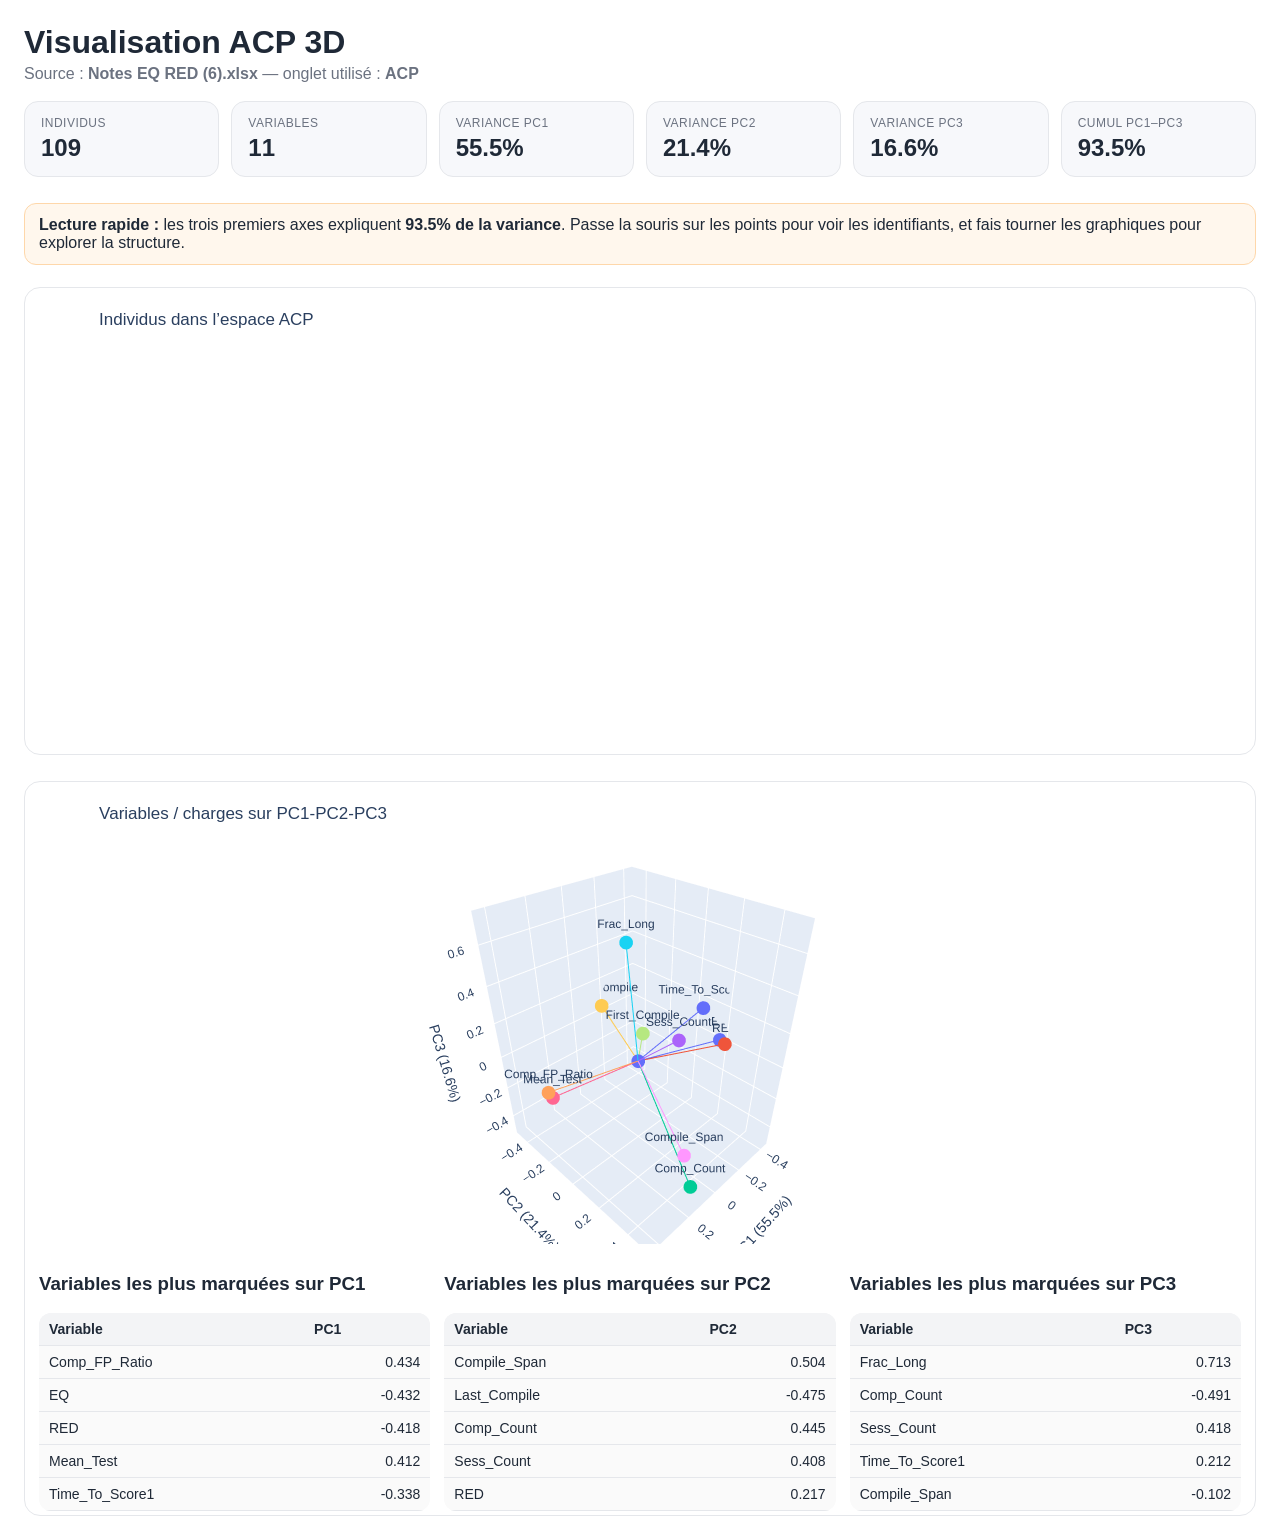
==== Tools/visualisation_acp_3d.html @ f0d5b65f "added ACP visualization" ====
<!DOCTYPE html>
<html lang="fr">
<head>
  <meta charset="utf-8">
  <title>Visualisation ACP — Notes EQ RED (6).xlsx</title>
  <script src="https://cdn.plot.ly/plotly-2.32.0.min.js"></script>
  <style>
    body {
      font-family: Inter, Arial, sans-serif;
      margin: 24px;
      color: #1f2937;
      background: #ffffff;
    }
    h1 { margin-bottom: 4px; }
    .subtle { color: #6b7280; margin-top: 0; }
    .cards {
      display: grid;
      grid-template-columns: repeat(auto-fit, minmax(160px, 1fr));
      gap: 12px;
      margin: 18px 0 26px;
    }
    .card {
      background: #f7f8fb;
      border: 1px solid #e5e7eb;
      border-radius: 14px;
      padding: 14px 16px;
    }
    .label { font-size: 12px; color: #6b7280; text-transform: uppercase; letter-spacing: .04em; }
    .value { font-size: 24px; font-weight: 700; margin-top: 4px; }
    .grid {
      display: grid;
      grid-template-columns: 1fr;
      gap: 26px;
    }
    .panel {
      border: 1px solid #e5e7eb;
      border-radius: 16px;
      padding: 12px 14px 4px;
    }
    .tables {
      display: grid;
      grid-template-columns: repeat(auto-fit, minmax(220px, 1fr));
      gap: 14px;
      margin-top: 10px;
    }
    table {
      width: 100%;
      border-collapse: collapse;
      font-size: 14px;
      background: #fafafa;
      border-radius: 12px;
      overflow: hidden;
    }
    th, td {
      padding: 8px 10px;
      border-bottom: 1px solid #e5e7eb;
    }
    th {
      background: #f3f4f6;
      text-align: left;
    }
    .note {
      background: #fff7ed;
      border: 1px solid #fed7aa;
      border-radius: 12px;
      padding: 12px 14px;
      margin: 18px 0 22px;
    }
  </style>
</head>
<body>
  <h1>Visualisation ACP 3D</h1>
  <p class="subtle">Source : <b>Notes EQ RED (6).xlsx</b> — onglet utilisé : <b>ACP</b></p>

  
<div class="cards">
  <div class="card"><div class="label">Individus</div><div class="value">109</div></div>
  <div class="card"><div class="label">Variables</div><div class="value">11</div></div>
  <div class="card"><div class="label">Variance PC1</div><div class="value">55.5%</div></div>
  <div class="card"><div class="label">Variance PC2</div><div class="value">21.4%</div></div>
  <div class="card"><div class="label">Variance PC3</div><div class="value">16.6%</div></div>
  <div class="card"><div class="label">Cumul PC1–PC3</div><div class="value">93.5%</div></div>
</div>


  <div class="note">
    <b>Lecture rapide :</b> les trois premiers axes expliquent <b>93.5% de la variance</b>.
    Passe la souris sur les points pour voir les identifiants, et fais tourner les graphiques pour explorer la structure.
  </div>

  <div class="grid">
    <div class="panel">
      <div>                            <div id="16dde5df-466f-4de5-86d1-9fe91eab28d1" class="plotly-graph-div" style="height:100%; width:100%;"></div>            <script type="text/javascript">                window.PLOTLYENV=window.PLOTLYENV || {};                                if (document.getElementById("16dde5df-466f-4de5-86d1-9fe91eab28d1")) {                    Plotly.newPlot(                        "16dde5df-466f-4de5-86d1-9fe91eab28d1",                        [{"customdata":[["351cff49ce968bd6bb542470c3004131a5042932b5f2cb0e7ea8492770b77485",2.3225172587399645],["cef23c3f251969f778435219b38afa60f2e41b3927e82fa6d43de8c59f93f883",2.655871856732173],["c547e37e3c5d2add9a3cb5fdeecfbc779e0ee9d6a7dbb489c799cc94e7b9abd2",2.7024228069667413],["098d08de95d38eeec0842ad11e1e98d03c5afff456588f8ec0e9b2842aae39a3",3.0735214629706102],["b2c90b16a2864cf16993f00192cdb13ee656ac6cd53f745acd473a25224cd05d",4.947427619022537],["6a91389bf293538f8bfd1747ffc38730176f9e72e8ed7004fabc8cd25e69df6b",2.505952477445053],["93a7aef5296e288f3a39f8c1c0dcb8935c9657f5c87378408e5d1910444e7c70",2.6401421747356713],["76b0bf253c0d17b6f275cc641729eda42ebed851893da32c132515023ab1e4e1",1.191200565909033],["9323ada035535298a0de65f40698a45122446c861947978f1be17123ecf09a53",4.286588123258053],["bd41cbdc04707f80b319802470a1871b99d36766f9d020cc0f9a569a4d1bb54b",3.2501994862686505],["5c075290e921279538ad0cbf9786e8855bd2c7f97a066c94d059d313cb34273b",2.7609468665466927],["d9381190f981d16a88149206249465bb181ce58d6359562dea944f4d477363e3",2.338140677159525],["48f565383f47c6752893810686bd0c5f07fef08e34bc22a3f398d3b8c8db7c43",2.8410799625089753],["ca1b7797566e850c3e583a2fbda610a51d5504ca9b0d611a0a3e2770c912d52d",1.0260271070507834],["bee686e3fcc9f3886386d09a5bbd6f4779d852c8bb282b0b6185be70704d9207",3.18194324430465],["950ed53de307960251af3e387e595945da87494d2d2edf58b103f58f4ccfef78",3.1968811313610024],["7ce2ef889fd3931ddf910c65e58e6b626f658d713486152c54f9f8a0e6f37375",3.2046590490086464],["109c6e9ad83923fec425f5948621a620bad8efb25d507dbead8bcfa627bc55e6",2.8541261634589667],["e3d00c0bcfea6e4a68c5c4842d0bedac5e761cfa5be62ec60aae839f44a7f555",2.702395726910661],["091dc109aa58c7a670f4b61bc23df548fec73c05c7582dfb7c51f3a925d3618f",3.9119210239186835],["7854ad4022596904b137ebbb044e0bbbd2f590b0dac7f5a46d9991f3c049d647",4.38356715090644],["95e604186e18386f749a6d26e0868477c65803267b7c4d7bf606f77b8bbe1da4",2.2611960743440624],["fcf731e2be9a1377e7aed9c84be49e59ff2b3595fd86235d37d58011462b8fcf",4.215230408050431],["d981675479ab443031cba32f40c3dca9e031547c59346a4c0ea7c624c054d936",1.843201892062831],["ad1624c5c3a02a3a3b3dcb044b912998b64ca2e7cd54abe79476f86a41a3234b",3.5471779591862878],["8c496c831c776415f7491e6de8457bb88c62eefeff270c8e0dbec39b78b9413d",2.2260868958378515],["5e8589d4cd67c4b88f84e378d72875ccd07de5c9e20cc666bbf217de9d3567b4",2.876224873810461],["5d60fc4768a0d01e3d533d2d5353bdffb58877bc2971bc7053a54071fa4c2f49",2.094454163419911],["8630de5bd303be8b63ba99b787f0f5ed4422765c8917b234cb8a2af6b762ca1d",2.8866778221315244],["88faa9b4e525ea83f6efab60ae88469da5222f0b0f52c16c3af4e4763baa1daf",2.448539403138737],["fa7805c1d46ef49851de43750a665a993eef750b560159967106d3b96821759c",0.7516878441554047],["080e819b7f2ec7fdf5df10abc0092a6ae39db49584244ea555a9ce18c8d57c53",3.129124867335754],["effa5fafd71a87510e477792561dc4c6a0d7a624d93f5ee78db77ac7c2a41d63",2.801427582629078],["eefcecf5c7183df8d369a35df238dd9fd990564264dcadc7bafacbafbef888ac",4.880869379038431],["23d73ca299f02110f10fe0b18902fd2ea5ad124d3a061f110083353b3899c369",1.4981959988419404],["753b3dfbf00b265816877af61db67c39ee3fae2b4e0a7b8f387b5163ff85b1bc",3.6902717496971684],["bd7739509fa70c858197ea24926c2c696b797f60240eac8fe389b1d67ce663be",4.013107722955116],["cf13a4b65841c7dceb8412708517c5be0cdedb328ac511655c4a95ee813d548b",2.8913830684497683],["53b87d41de61b0eb5ef6562222f1f3bcd5b5ce1da053e57f47b6ed23d7aa8502",4.3264843528080625],["d24b87329bb09b449a89676a4e96858c289cdfad521c03fb9ce166a83aceb603",1.9751509437096193],["0973288c77f97c9245c444f90526bc6137bc40b48200197fd5bb6134f618f165",2.5264768691715744],["9181e670a018653889d5263448f199379588274b90c51348445093423b56396b",2.569535253048496],["0ff8e00eabc873cbfaa0832c3aa0e4a4b03e6f72593a71ecf7e5b2e4d0c82e06",3.0366812778880825],["fe48d6db483ac4bd61b017d826272e803a5ba40fca9dcc14ce181a1331e1fa18",4.02826040523549],["c8d01afd1e4a742fb48896441f92f6f4f1c21f02b0059b58f21e1c6efb099eb2",2.246811939125747],["d3f0d126711eb978e948a2cbeb9c2b2b0ffa79541fe717c41575d91f5e21aa61",2.8503431739413414],["f8461dec16e4e6cc62d1cadd424373bdf634bdc01764d3df74cd9fff9658baff",2.571464845312298],["4557b3c2bc31d36048e3c48befc7212d35b7d0d885d3d1f102c9060238b5090a",1.527824076588008],["33d11b837cec96010145671e6661210fd68f3004627f8929038256ca7a8d8ebf",1.7156757438204924],["60dc13afd9db46855db7cb4b46b2429c473ae61d93c867bb13914cc0ee137a78",1.8856180517633998],["0685c8001a43b03e0a155e1afa0c7bec2f4e82d24f7ce4843b25a441c45dd335",4.090885599641599],["6d7f68c6bb26c8342bf3a3e21bb30c4a24aa6ccd9d3319af32684e6641052dcd",2.227773371728821],["6b6e8c7036722d03a34126403e7106d3512a2d4b72bcd8bde651614e8ad42d7b",2.265454992285876],["aeff5cdc8c731a2b16beb6f260aeeca455401bc2ddb229aa87a464475f95b1ca",4.761595463591695],["69ea8e8a316c3f982db0286a71ca33c251b858994e27bb848e628967df9d15f9",5.531272876016966],["a000fa4903a3a8290435e1735ea6773bf2f2a14d1b5e564b6ab0e060b8e38688",2.2521901771888624],["89b998636f98304acf1f5a475b5fad130ac8020d521969a48412173d2ac0971f",2.6363578292379053],["23e416c6f9deb987ac8f8f136e8551133ba63c734122e2f82eaeec72b03bad9e",2.4111900579498085],["349cf265b30475874348c4e1b4520dc39d2668fe73f446cde11ed834aef06f6d",1.6716773225168189],["48002b47ecdcaeb4828400130c7d77959319f9ae612dfbd03a91f7422c093ac7",2.3331044720882086],["f837bce807410ac6f8b52fcee81a1ffaa2d7f77755861f2e6f2b482bff0f6fe9",4.651142337998806],["d87811d4a1e9ba86c382fda19de6f7d1ad04b42f8c0dceeb81cd7cafc1008ed8",1.6127327193267333],["95944dae06f4e15b8e63e41064092bc51db9f568df5abcdb866112b0a58a759a",3.8837307372741483],["ea47fdcc277117bd663900f36ab09bad41ea1af083ccbc63647b5838e1056ebc",2.952249823157417],["bfe01fd74f4a333b18002bc2d02ce800bee2e244cc59a5156ca3fcc5a0cdce00",2.4710725091791623],["345dad5114b3cd453211fb2463b2677b927fb8bed5528f041e0451dfd0f2dca2",1.9021609165814548],["22d436278c2d2678362e2b3102b5bfa9227eecad30f599801b730e0cc7acd1c6",3.8756812738218036],["2a9dda5adde456cb4c1ec3735fde1d4591c3b0780ef3d82b8c7fed613382e82f",1.7705071254849556],["aa3e744d9ea1bfef5bac5c29b695be41bbe453b6bf59bb5ff04d04fe3ddb9b7e",2.443040046164205],["e4380b18857e28837873b807b4ee2bee2e199a3536f56fb56fb5949de4c17a77",3.023719409664362],["cbdbb864a7b15c5903aa09adff018a3d184f25c250b86926a5bc3fd9d9169037",2.6351304841939043],["4082ac64b81101cbebcabd3b8b597bf7966896898674d507e118e3c0367ac800",4.989384729079428],["f1adcb66d665ecba393da1490aca01e322bebd658ae2ef41aadee9ec7106def2",3.244328954250324],["7026047c5e9f18234ed92d0bc1518a2a4944fc2a9a0bb90628e20b2d93e7f9ae",1.3721822076929142],["c38594bec27d288cfe5bd031cde0cff4c46de188336f74ff3f79854c88c65b00",1.987848280988265],["4d1ccd3b1393438168aeac88ee6d753d95c33c77fcc46afa13a5415a265323c2",1.439321578598056],["de14d69ecb05cea275dcf6a7cb707626315f3e81931958d7d7b15131368cf4d6",2.2978697803550574],["f421319a6d338f4c75d9ce493c2ab35aa31da5115a045fb9149446903d5f1141",1.3125363344288796],["db2e162c7c1734ed5a58abc1706b9efbbdadbd2ba5f77bea6911a1aabd5e0831",4.281948347351472],["570df8c7a9f77bb2889ba29eb35271e4e2340fd1709d075882800ac637643e15",4.845243592653005],["cec0a384f41fb2446aff0043657c7e32479dd58e701084dde0bcc28f161aa2b1",2.157270460883614],["2f002333e3ee078069a370adede771895a413b747a8039cfe1f8b6d5f579fcc5",2.0836224621195174],["125ae2e6409e498cf96017e4f7168a1612ea2f181a0ea99530cfafb7b3a64807",1.0696045329751553],["a35833a67176bfc8c1457633e2e41ffb5e4bf6aac7127377e8b9881caf1cf52e",3.023708156294354],["6dd7cb5359f54edb9eb0becd33d19118d3e93e266ef7644cf7b9ad2b9ed1262d",2.240338058712122],["f8dac969c272aabb2ba0adebac1b711f0f174a8288053069be5391c65bb027c3",2.0438993721954613],["453482ae02a485dd6eda2426eae4181835e1451a36229f550d4efb9d8a7a9470",2.75909572682881],["275839578ec60b5084d5e18fccb01310e9f1b78293cad00bec043945e0f3e629",2.9497275999783437],["73da0df025bd69a83446ff2c9628a7f2f1ff34bff9e343059e17e4d31a6218d3",4.314742443883412],["438f91a3a02080977006d5b4ee2c29f6e0d0b58e848dc92712f3982a1449f481",2.6288560007185633],["b2739ffce4a91e9880373035f1a135a3772577ebe8a9e985482de17ccedccefd",2.4118322287706913],["322817f4854f2f71b85db9d2e7c04e4a44c91ea866c689f277a658abc7d22b12",2.4841271137824252],["8dd7d47134248a03ffb88fe97e5ab8501d976a5d539ff01c30727b79ede1424f",3.094631883788765],["40c1d250c97702986524dae1c4014dbac4abddab4fbfd395737f4e2fe64a247d",2.408699889749032],["d46637522853433efdf1806e2e5336c312d5ba0ff0a32b80468e96b8abf11c04",2.1593472404486036],["bb0c30cc3cd79a7b954b6a58338b43ab5c258562b868a12e26fa432eed432da9",3.340819818735964],["fcc829e7dd1db87335c46064982f06853c8a5c39399202b284952458b04f0d5d",1.2958428882939474],["7018f9f84b61c5801779302689a34fef5b2e9d95f52479d9ef486efda2e55c21",3.3447031005039896],["86d73054aa9c80dbfbfce326489454f67087052ce0720f75ec87b849d851ce2b",2.564202263033281],["8535ef1089f557f019e2fa787114fa1819dadf2106ea8f0b82f86e57f914ea2d",1.1064334521714354],["3d85bc081b5cbae4e23792cd67c1c0fd9af811e86418a20d777c3fbe812ba910",3.0670692759670426],["a1a57315af0421443e73ff39f4cc4afaabfb05e5c435fafd3504fd91ab223453",4.791113770991981],["aff3f9448ca917cc6f9b0fa8f92a2dadcee4f890337259421ce866e71ff22c49",1.0806834619739492],["78cb6709ef3e4aa9ec5148bce49e841e9a6257b64dff512fdffde18f1e1fcd14",2.5527867467424694],["519b74a02a32927ee8af772a01038d36736eb2aaeb604f8a15719710d72ccc04",2.7787535603072113],["6b689d246c11ea35bf66a151aa4d7d83d1e1b11f9f3a3876c5d609048ea310f8",0.7043567274733734],["155464e7a35faffd6b3b4f2e6b757098204e8a24221641b58ee8156acfd2e1fc",1.453370142953611],["a1437f4d7c5982c950cc3bb1cfab162aa1470eb7263b45d865b404015088558b",2.7792903693103033],["4225b96eae6636e51ed4b87746263b9e5d0e927d67326324fbf1544230fa6fb8",1.7931410213825907]],"hovertemplate":"\u003cb\u003e%{hovertext}\u003c\u002fb\u003e\u003cbr\u003e\u003cbr\u003ePC1=%{x:.3f}\u003cbr\u003ePC2=%{y:.3f}\u003cbr\u003ePC3=%{z:.3f}\u003cbr\u003eSubjectID=%{customdata[0]}\u003cbr\u003eDistance=%{marker.color:.3f}\u003cextra\u003e\u003c\u002fextra\u003e","hovertext":["351cff49ce…","cef23c3f25…","c547e37e3c…","098d08de95…","b2c90b16a2…","6a91389bf2…","93a7aef529…","76b0bf253c…","9323ada035…","bd41cbdc04…","5c075290e9…","d9381190f9…","48f565383f…","ca1b779756…","bee686e3fc…","950ed53de3…","7ce2ef889f…","109c6e9ad8…","e3d00c0bcf…","091dc109aa…","7854ad4022…","95e604186e…","fcf731e2be…","d981675479…","ad1624c5c3…","8c496c831c…","5e8589d4cd…","5d60fc4768…","8630de5bd3…","88faa9b4e5…","fa7805c1d4…","080e819b7f…","effa5fafd7…","eefcecf5c7…","23d73ca299…","753b3dfbf0…","bd7739509f…","cf13a4b658…","53b87d41de…","d24b87329b…","0973288c77…","9181e670a0…","0ff8e00eab…","fe48d6db48…","c8d01afd1e…","d3f0d12671…","f8461dec16…","4557b3c2bc…","33d11b837c…","60dc13afd9…","0685c8001a…","6d7f68c6bb…","6b6e8c7036…","aeff5cdc8c…","69ea8e8a31…","a000fa4903…","89b998636f…","23e416c6f9…","349cf265b3…","48002b47ec…","f837bce807…","d87811d4a1…","95944dae06…","ea47fdcc27…","bfe01fd74f…","345dad5114…","22d436278c…","2a9dda5add…","aa3e744d9e…","e4380b1885…","cbdbb864a7…","4082ac64b8…","f1adcb66d6…","7026047c5e…","c38594bec2…","4d1ccd3b13…","de14d69ecb…","f421319a6d…","db2e162c7c…","570df8c7a9…","cec0a384f4…","2f002333e3…","125ae2e640…","a35833a671…","6dd7cb5359…","f8dac969c2…","453482ae02…","275839578e…","73da0df025…","438f91a3a0…","b2739ffce4…","322817f485…","8dd7d47134…","40c1d250c9…","d466375228…","bb0c30cc3c…","fcc829e7dd…","7018f9f84b…","86d73054aa…","8535ef1089…","3d85bc081b…","a1a57315af…","aff3f9448c…","78cb6709ef…","519b74a02a…","6b689d246c…","155464e7a3…","a1437f4d7c…","4225b96eae…"],"legendgroup":"","marker":{"color":{"dtype":"f8","bdata":"QXi17YOUAkB5QHi+OT8FQOkXP9mPngVATxq4a5KWCECjHTx3KsoTQEin\u002f88wDARAfj1K3AIfBUBV5RhTKA\u002fzP+xCY1t3JRFAtP+XlmgACkBofo5PaxYGQJbHbhmDtAJAKmCiIYi6BkBQe1lmm2rwPwQi4KiedAlA7igjajaTCUCulJJIJKMJQLW2FRlA1QZAlXOfpoGeBUDoH\u002fI\u002fnUsPQCvaw9PFiBFA7jWp9+0WAkCwuS5cZdwQQOdcZUTBff0\u002fhWB+1p5gDED+a32lBs8BQEipxy+CAgdAYOA2L3HBAECwJcGK6hcHQPyVm9OblgNAuFduqtMN6D+PdVKecggJQKkITN1SaQZAUhJcnwKGE0ATYyBenPj3P5Jq8jGthQ1ARKtlHGwNEEBdmTlyjSEHQIzdB+pRThFAdVc+4Dea\u002fz8AijmBOTYEQFgZrn9ojgRACT3HjR9LCEBVCLFL8BwQQJx1tol4+QFAo6PTuIDNBkCucCspXJIEQFHKr6j3cfg\u002f6P2jaGhz+z\u002f4IpHVfSv+P1SNWB0RXRBArMxz2HrSAUATbPPdph8CQBaiY67fCxNAm\u002fou\u002fwUgFkBaMJtIfAQCQPgKCcZCFwVAna1aAx5KA0AWy1q4ML\u002f6P18pbq0yqgJAwPuaDsWaEkDTKOvSwM35P95\u002fuGvhEQ9AwqnAJzWeB0DYwOepwcQDQNElB0lAb\u002f4\u002fLkYGL2UBD0CGr5RH\u002f1P8P6y\u002faJRYiwNAlk9GzZMwCECXcZJKvxQFQFs7OkUh9RNAp8QfvWL0CUA5G6NUdfT1PxcSxP85zv8\u002fhxdIEHYH9z\u002fAuyiNCWICQKvwchkmAPU\u002friRMEbcgEUCPZE6Jh2ETQMv58AMXQgFAVx3gQEKrAECfgYykGR3xPy923+aNMAhAtzgxXDbsAUDPJ\u002f\u002fp51kAQM4aysegEgZA3B+wyAqZB0DJkdzXS0IRQC\u002fWp6flBwVAPxIQsm5LA0BKa0YJft8DQMFAcFzOwQhApM6icgRFA0AQepPYV0YBQJxlur3\u002fuQpAgaCfwMW79D+b9Puy88EKQAF14Hl8gwRAWG1EkPOz8T8\u002fwtadW4kIQJxNd7oZKhNARxnovXpK8T9\u002fXjd1G2wEQOZNiSXjOgZANeemHheK5j9nfw8NAUH3P0E00pb8OwZAqkS\u002fo7Sw\u002fD8="},"coloraxis":"coloraxis","symbol":"circle","size":5},"mode":"markers","name":"","scene":"scene","showlegend":false,"x":{"dtype":"f8","bdata":"Ss\u002f0EmOZnr\u002fWARB39WryP\u002foLPWL0\u002fAHACtY4m46A+D+xwcJJmp8NQEEpWrkXOAJAi8HDtG9u5j9Lk1LQ7SXgP275SEp6uA\u002fAKNcUyOws4r8vF\u002fGdmHX9Pzkn9tA+Vsy\u002fMdP2r6y05L\u002fQJodPOpG8v3aIf9jSI\u002f8\u002fsiyY+KNoAkBVppiDoOMHQCmYMQVr3ABArz+Jz50gBUCCjla1pGMMQHke3J21OwvAJa\u002fOMSB7ub\u002fQfqSIDAsQwHALluoCXv2\u002fgCctXFYhCUBubeF5qdj9P\u002fhUTntKDgZAGLX7VYCv8z9gyVUsfhP5v8oxWdx\u002fZNc\u002f\u002fG1PkNhu4r+T\u002fIhfsSYEwPvMWZ9yDPw\u002fj41AvK4vE8Df+xu0V1\u002fzP87drpemiAVAPnWsUnpGDsDhCFIpdrTzv7PttDUiGM8\u002fHXQJh95i7b84vCAiNS37P7U0t0JYzfI\u002fhnMNMzQeAUAKnkKu1DMPwEMaFTjZBuE\u002fvRx23zG8BkAuq7AZ4ILjv7uYZrrXCfa\u002f4xk09E8w+j+9GwsKgzL9P09AE2HDE\u002f8\u002fnbtdL00R47+SdM3km23vP0TEzalkgA\u002fAoik7\u002faA+EEADJJpAEYvOv\u002f6Bctu+R+m\u002fXTXPEfkuxb91WUxsPi70P+yIQzaQ7vU\u002f1zTvOEUnCcCJ0t7gCxPsP8ct5ueGpvU\u002fokRLHk9rAkBpO6buyi7wvxdmoZ3TrO8\u002fg2vu6H95B0DcYn5uaEruP6NzforjAPQ\u002fjbRU3o7QAMCZvAFmvgP3P05+i06WahPAFHXmHhL++j9FSUikbXzxv4F6M2q+yvo\u002fsmZkkLsI2L\u002fyBwPPvcf6P0olPKHXH\u002fI\u002fK9uHvOVqBcAP0egOYucSwF4QkZp2Mfc\u002f29\u002fZHr3h1b9iaeBHNeziv\u002fCJdap8DwTAA2A8g4Z+7L+UpGsm3+zxv7DG2XQEcIM\u002fvTeGAOB4B0AOoN\u002f3b\u002f4PwBu+hXXj3eE\u002f6\u002f8c5ssL8z\u002f5akdxjjoDQEgZcQFo9ADAIqev52vW+D+gwhGkUuzVv8CxZ89lSgjA4xjJHqEm8T90fR8OEqIJwPRsVn2uNgHAHNE96xot8L+y1eWUgJgBQIuNeR1xGBPAC3pvDAHA8L8QecvVj40DwGB4JclzvQPA9iUbD7ZY4j9qMuNtpdfQP\u002fInKhvWFPk\u002f39416Etv6r8="},"y":{"dtype":"f8","bdata":"Im3jT1S2\u002f7+dg2dCk0T3P\u002fT8aaM63fS\u002fnkDYKVatAMDdJ0cBosAHQPG3PUFiu+6\u002ftFcfD333A0CG56ViYx7xv1T9SufDs9g\u002fWRmNfF4xCcBmFTYDXHAAQJrS+lsCsADAuJBHcCPlAkCWdmouN5jrvwCQEyaM5gHABP9byY6N8r\u002fECrd8JCXuP8LZrWUynO2\u002ffxMKEXAIw7+2gNB6+LL4PzihEAGH0ARA0CfyJOnaAUCLbr2mB0XxP\u002fjDz38PXpu\u002f1uO+1Tpx4D9ATwMGSR\u002flv87F3\u002fYECeM\u002fSx3k9WCS+T9PyTmxh\u002fb+Pz8fZcQFQAHAYCFzZVBt0z9+U1ipoOL8v\u002fbsuUxNwvM\u002fCkyndRtU7L9LV7CNeDLsP9zz\u002fGmjuvE\u002fVMkAUMVN9b82PL1SloEEwOj4aHHGUAhAUtFY+ztb8b+gwhGkUqzyv1YMVwdAXOg\u002fU1vqIK+H+b+GWtO84xTwv0zirIiaCABAbAVNS6yMxL+tNZTai6j3PxaInpRJDeM\u002fMXvZdtoa4L+OsKiI00naPzCd1m1QGwzAKPBOPj12AMBxr8xbdd39vx0ewvhp3Le\u002fWixF8pVAur80K9uHvCX6P3sTQ3IysQPAYCLeOv\u002f2\u002fT\u002fa\u002fwBr1W7xvwg9m1Wfq6U\u002fI6RuZ195BkC3Qe23duL0P1piZTTyeQzAzhlR2ht857\u002frHtlcNY8BwKfK94xEaPg\u002fjEtV2uIa9D+3fY\u002f66xVWv90jm6vmmQBAHLEWnwIgAcAVU+knnF38vy5Yqgt42fG\u002fJNbiUwCsAMCvXkVGByTnv8pPqn06HtM\u002fKCob1lRW8T81RYDTu3jhP3\u002fC2a1lMto\u002fFjPC24NwCkAjpG5nXznwv3+8V61MuPI\u002fn5JzYg9t+T8NVTGVfkLoP4E\u002f\u002fPz3YPq\u002fuhPsv85NAEAPfuIA+r34P3BCIQIOoQXAz2dAvRk1r79Tr1sExvr3PycTtwpiAATAcuDVcmcm9D8J\u002fyJozCTjv+FfBI2ZxABASKZDp+fd8T8B3CxeLEwAQKt3uB0a1vW\u002fnx9GCI82tj8s8uuH2GDrv3yBWaFI9+M\u002fq+rld5rMyL9p4Ec17Hf6v9RGdTqQ9dC\u002fhnR4COOnkb9gkV8\u002fxAbTPzOmYI2z6eY\u002fMIFbd\u002fNU17\u002feOZShKubzv095dCMsqvG\u002fsvLLYIxI+b8="},"z":{"dtype":"f8","bdata":"djI4Sl5d8z+BzM6id2r+v6phvyfWqee\u002foDNpU3WP+j8P1v85zFf2P1q3Qe23dtq\u002foUliSbn73z9nKVlOQunBv2nEzD6PUfk\u002fNKFJYkk54r+QgxJm2v65Py0+BcB4hvC\u002f1ZelnZoL978JpMSu7W3hvyEGuvYFdPK\u002fIsSVs3dG\u002fj+6aTNOQ9TlvxFxcyoZAPu\u002f6pYd4h+24T9ZwARu3U3iv9fbZirEo+0\u002fNez3xDpV1r\u002fR56OMuADnP5PH0\u002fIDV8W\u002f02cHXFcM+T8gfZOmQVHwP1mJeVbSCuK\u002fvHoVGR0Q4r80ngjiPFz3P8DtCRLbnfG\u002fM1TFVPoJ2L+6o\u002f\u002flWrTbv2QjEK\u002fr1\u002fy\u002fOBJosKnzxj8tXiwMkdOnvxmSk4lbJQJAzQTDuYYZuj+tMH2vIbjgv14robskjgjANQcI5ujx9T9LAP4pVWL3vxebVgqBPAHANj0oKEUr97+QSxx5ILKwP8U7wJMWruu\u002f3JvfMNEgw79BvK5fsBsAwFZKz\u002fQSY9K\u002fCtejcD0Ku7+rXRPSGoPOvzcAGxAhLum\u002fhLweTIqP479AoDNpU3XqPxq\u002f8EqSZwVAoiWPp+UHDkCfrBiuDoD4P7r0L0lliuC\u002f4lzDDI0n+L\u002fIfat14nLAPxw\u002fVBoxM\u002f4\u002fui784Hxq\u002fz\u002fltKfknNjWv83n3O16aei\u002f5Smr6Xoi+7\u002f6uaEpO33gv12\u002fYDds2+G\u002fm1jgK7qVAUAc8PlhhPD3v9HrT+JzJ9Q\u002fJlKazeMw2L+ie9Y1Wg71vz3RdeEH59I\u002f\u002f5Hp0Ok5\u002fT+HiQYpeAraP8K9Mm\u002fVdfA\u002fhc5r7BLV67+qSIWxhaD3P2XDmsqisOC\u002fz\u002fkpjgOv3z+byMwFLo\u002fVP9Wytb5IaPE\u002f1QYnol\u002fb9L\u002fy7shYbf7dv\u002fabielCrNe\u002f9zsUBfpE0b81QdR9AFLnv9nNjH40nOG\u002fbcg\u002fM4gP0z87Oq5GdqXjPyQnE7cK4uK\u002fd9zwu+nW+j9ntiv0wTLIP5FhFW9knuo\u002fHlA25Qpv97\u002fsMZHSbB7kP6t14nK8AtI\u002fSwD+KVUi5z9xIY\u002fgRsrbv9TS3Aph9fM\u002f4ExMF2L12T8e4h+29Kj1PxJpG3+istM\u002fo61KIvsg0T+fru5YbJPlv3OdRloq7\u002fC\u002fJxdjYB3Hxz88Ei9P54rmv9o6ONibGABAyy2thsQ9yD8="},"type":"scatter3d"}],                        {"template":{"data":{"histogram2dcontour":[{"type":"histogram2dcontour","colorbar":{"outlinewidth":0,"ticks":""},"colorscale":[[0.0,"#0d0887"],[0.1111111111111111,"#46039f"],[0.2222222222222222,"#7201a8"],[0.3333333333333333,"#9c179e"],[0.4444444444444444,"#bd3786"],[0.5555555555555556,"#d8576b"],[0.6666666666666666,"#ed7953"],[0.7777777777777778,"#fb9f3a"],[0.8888888888888888,"#fdca26"],[1.0,"#f0f921"]]}],"choropleth":[{"type":"choropleth","colorbar":{"outlinewidth":0,"ticks":""}}],"histogram2d":[{"type":"histogram2d","colorbar":{"outlinewidth":0,"ticks":""},"colorscale":[[0.0,"#0d0887"],[0.1111111111111111,"#46039f"],[0.2222222222222222,"#7201a8"],[0.3333333333333333,"#9c179e"],[0.4444444444444444,"#bd3786"],[0.5555555555555556,"#d8576b"],[0.6666666666666666,"#ed7953"],[0.7777777777777778,"#fb9f3a"],[0.8888888888888888,"#fdca26"],[1.0,"#f0f921"]]}],"heatmap":[{"type":"heatmap","colorbar":{"outlinewidth":0,"ticks":""},"colorscale":[[0.0,"#0d0887"],[0.1111111111111111,"#46039f"],[0.2222222222222222,"#7201a8"],[0.3333333333333333,"#9c179e"],[0.4444444444444444,"#bd3786"],[0.5555555555555556,"#d8576b"],[0.6666666666666666,"#ed7953"],[0.7777777777777778,"#fb9f3a"],[0.8888888888888888,"#fdca26"],[1.0,"#f0f921"]]}],"contourcarpet":[{"type":"contourcarpet","colorbar":{"outlinewidth":0,"ticks":""}}],"contour":[{"type":"contour","colorbar":{"outlinewidth":0,"ticks":""},"colorscale":[[0.0,"#0d0887"],[0.1111111111111111,"#46039f"],[0.2222222222222222,"#7201a8"],[0.3333333333333333,"#9c179e"],[0.4444444444444444,"#bd3786"],[0.5555555555555556,"#d8576b"],[0.6666666666666666,"#ed7953"],[0.7777777777777778,"#fb9f3a"],[0.8888888888888888,"#fdca26"],[1.0,"#f0f921"]]}],"surface":[{"type":"surface","colorbar":{"outlinewidth":0,"ticks":""},"colorscale":[[0.0,"#0d0887"],[0.1111111111111111,"#46039f"],[0.2222222222222222,"#7201a8"],[0.3333333333333333,"#9c179e"],[0.4444444444444444,"#bd3786"],[0.5555555555555556,"#d8576b"],[0.6666666666666666,"#ed7953"],[0.7777777777777778,"#fb9f3a"],[0.8888888888888888,"#fdca26"],[1.0,"#f0f921"]]}],"mesh3d":[{"type":"mesh3d","colorbar":{"outlinewidth":0,"ticks":""}}],"scatter":[{"fillpattern":{"fillmode":"overlay","size":10,"solidity":0.2},"type":"scatter"}],"parcoords":[{"type":"parcoords","line":{"colorbar":{"outlinewidth":0,"ticks":""}}}],"scatterpolargl":[{"type":"scatterpolargl","marker":{"colorbar":{"outlinewidth":0,"ticks":""}}}],"bar":[{"error_x":{"color":"#2a3f5f"},"error_y":{"color":"#2a3f5f"},"marker":{"line":{"color":"#E5ECF6","width":0.5},"pattern":{"fillmode":"overlay","size":10,"solidity":0.2}},"type":"bar"}],"scattergeo":[{"type":"scattergeo","marker":{"colorbar":{"outlinewidth":0,"ticks":""}}}],"scatterpolar":[{"type":"scatterpolar","marker":{"colorbar":{"outlinewidth":0,"ticks":""}}}],"histogram":[{"marker":{"pattern":{"fillmode":"overlay","size":10,"solidity":0.2}},"type":"histogram"}],"scattergl":[{"type":"scattergl","marker":{"colorbar":{"outlinewidth":0,"ticks":""}}}],"scatter3d":[{"type":"scatter3d","line":{"colorbar":{"outlinewidth":0,"ticks":""}},"marker":{"colorbar":{"outlinewidth":0,"ticks":""}}}],"scattermap":[{"type":"scattermap","marker":{"colorbar":{"outlinewidth":0,"ticks":""}}}],"scattermapbox":[{"type":"scattermapbox","marker":{"colorbar":{"outlinewidth":0,"ticks":""}}}],"scatterternary":[{"type":"scatterternary","marker":{"colorbar":{"outlinewidth":0,"ticks":""}}}],"scattercarpet":[{"type":"scattercarpet","marker":{"colorbar":{"outlinewidth":0,"ticks":""}}}],"carpet":[{"aaxis":{"endlinecolor":"#2a3f5f","gridcolor":"white","linecolor":"white","minorgridcolor":"white","startlinecolor":"#2a3f5f"},"baxis":{"endlinecolor":"#2a3f5f","gridcolor":"white","linecolor":"white","minorgridcolor":"white","startlinecolor":"#2a3f5f"},"type":"carpet"}],"table":[{"cells":{"fill":{"color":"#EBF0F8"},"line":{"color":"white"}},"header":{"fill":{"color":"#C8D4E3"},"line":{"color":"white"}},"type":"table"}],"barpolar":[{"marker":{"line":{"color":"#E5ECF6","width":0.5},"pattern":{"fillmode":"overlay","size":10,"solidity":0.2}},"type":"barpolar"}],"pie":[{"automargin":true,"type":"pie"}]},"layout":{"autotypenumbers":"strict","colorway":["#636efa","#EF553B","#00cc96","#ab63fa","#FFA15A","#19d3f3","#FF6692","#B6E880","#FF97FF","#FECB52"],"font":{"color":"#2a3f5f"},"hovermode":"closest","hoverlabel":{"align":"left"},"paper_bgcolor":"white","plot_bgcolor":"#E5ECF6","polar":{"bgcolor":"#E5ECF6","angularaxis":{"gridcolor":"white","linecolor":"white","ticks":""},"radialaxis":{"gridcolor":"white","linecolor":"white","ticks":""}},"ternary":{"bgcolor":"#E5ECF6","aaxis":{"gridcolor":"white","linecolor":"white","ticks":""},"baxis":{"gridcolor":"white","linecolor":"white","ticks":""},"caxis":{"gridcolor":"white","linecolor":"white","ticks":""}},"coloraxis":{"colorbar":{"outlinewidth":0,"ticks":""}},"colorscale":{"sequential":[[0.0,"#0d0887"],[0.1111111111111111,"#46039f"],[0.2222222222222222,"#7201a8"],[0.3333333333333333,"#9c179e"],[0.4444444444444444,"#bd3786"],[0.5555555555555556,"#d8576b"],[0.6666666666666666,"#ed7953"],[0.7777777777777778,"#fb9f3a"],[0.8888888888888888,"#fdca26"],[1.0,"#f0f921"]],"sequentialminus":[[0.0,"#0d0887"],[0.1111111111111111,"#46039f"],[0.2222222222222222,"#7201a8"],[0.3333333333333333,"#9c179e"],[0.4444444444444444,"#bd3786"],[0.5555555555555556,"#d8576b"],[0.6666666666666666,"#ed7953"],[0.7777777777777778,"#fb9f3a"],[0.8888888888888888,"#fdca26"],[1.0,"#f0f921"]],"diverging":[[0,"#8e0152"],[0.1,"#c51b7d"],[0.2,"#de77ae"],[0.3,"#f1b6da"],[0.4,"#fde0ef"],[0.5,"#f7f7f7"],[0.6,"#e6f5d0"],[0.7,"#b8e186"],[0.8,"#7fbc41"],[0.9,"#4d9221"],[1,"#276419"]]},"xaxis":{"gridcolor":"white","linecolor":"white","ticks":"","title":{"standoff":15},"zerolinecolor":"white","automargin":true,"zerolinewidth":2},"yaxis":{"gridcolor":"white","linecolor":"white","ticks":"","title":{"standoff":15},"zerolinecolor":"white","automargin":true,"zerolinewidth":2},"scene":{"xaxis":{"backgroundcolor":"#E5ECF6","gridcolor":"white","linecolor":"white","showbackground":true,"ticks":"","zerolinecolor":"white","gridwidth":2},"yaxis":{"backgroundcolor":"#E5ECF6","gridcolor":"white","linecolor":"white","showbackground":true,"ticks":"","zerolinecolor":"white","gridwidth":2},"zaxis":{"backgroundcolor":"#E5ECF6","gridcolor":"white","linecolor":"white","showbackground":true,"ticks":"","zerolinecolor":"white","gridwidth":2}},"shapedefaults":{"line":{"color":"#2a3f5f"}},"annotationdefaults":{"arrowcolor":"#2a3f5f","arrowhead":0,"arrowwidth":1},"geo":{"bgcolor":"white","landcolor":"#E5ECF6","subunitcolor":"white","showland":true,"showlakes":true,"lakecolor":"white"},"title":{"x":0.05},"mapbox":{"style":"light"}}},"scene":{"domain":{"x":[0.0,1.0],"y":[0.0,1.0]},"xaxis":{"title":{"text":"PC1 (55.5%)"}},"yaxis":{"title":{"text":"PC2 (21.4%)"}},"zaxis":{"title":{"text":"PC3 (16.6%)"}}},"coloraxis":{"colorbar":{"title":{"text":"Distance"}},"colorscale":[[0.0,"#0d0887"],[0.1111111111111111,"#46039f"],[0.2222222222222222,"#7201a8"],[0.3333333333333333,"#9c179e"],[0.4444444444444444,"#bd3786"],[0.5555555555555556,"#d8576b"],[0.6666666666666666,"#ed7953"],[0.7777777777777778,"#fb9f3a"],[0.8888888888888888,"#fdca26"],[1.0,"#f0f921"]]},"legend":{"tracegroupgap":0},"title":{"text":"Individus dans l’espace ACP"},"margin":{"l":0,"r":0,"t":50,"b":0}},                        {"responsive": true}                    )                };            </script>        </div>
    </div>

    <div class="panel">
      <div>                            <div id="6955a03d-898d-4297-969e-d96a5f11a26c" class="plotly-graph-div" style="height:100%; width:100%;"></div>            <script type="text/javascript">                window.PLOTLYENV=window.PLOTLYENV || {};                                if (document.getElementById("6955a03d-898d-4297-969e-d96a5f11a26c")) {                    Plotly.newPlot(                        "6955a03d-898d-4297-969e-d96a5f11a26c",                        [{"hovertemplate":"\u003cb\u003eEQ\u003c\u002fb\u003e\u003cbr\u003ePC1=%{x:.3f}\u003cbr\u003ePC2=%{y:.3f}\u003cbr\u003ePC3=%{z:.3f}\u003cextra\u003e\u003c\u002fextra\u003e","mode":"lines+markers+text","showlegend":false,"text":[null,"EQ"],"textposition":"top center","x":[0,-0.431646],"y":[0,0.174252],"z":[0,0.00148],"type":"scatter3d"},{"hovertemplate":"\u003cb\u003eRED\u003c\u002fb\u003e\u003cbr\u003ePC1=%{x:.3f}\u003cbr\u003ePC2=%{y:.3f}\u003cbr\u003ePC3=%{z:.3f}\u003cextra\u003e\u003c\u002fextra\u003e","mode":"lines+markers+text","showlegend":false,"text":[null,"RED"],"textposition":"top center","x":[0,-0.418496],"y":[0,0.216821],"z":[0,0.002425],"type":"scatter3d"},{"hovertemplate":"\u003cb\u003eComp_Count\u003c\u002fb\u003e\u003cbr\u003ePC1=%{x:.3f}\u003cbr\u003ePC2=%{y:.3f}\u003cbr\u003ePC3=%{z:.3f}\u003cextra\u003e\u003c\u002fextra\u003e","mode":"lines+markers+text","showlegend":false,"text":[null,"Comp_Count"],"textposition":"top center","x":[0,0.082779],"y":[0,0.444647],"z":[0,-0.490926],"type":"scatter3d"},{"hovertemplate":"\u003cb\u003eSess_Count\u003c\u002fb\u003e\u003cbr\u003ePC1=%{x:.3f}\u003cbr\u003ePC2=%{y:.3f}\u003cbr\u003ePC3=%{z:.3f}\u003cextra\u003e\u003c\u002fextra\u003e","mode":"lines+markers+text","showlegend":false,"text":[null,"Sess_Count"],"textposition":"top center","x":[0,0.18883],"y":[0,0.407677],"z":[0,0.418443],"type":"scatter3d"},{"hovertemplate":"\u003cb\u003eComp_FP_Ratio\u003c\u002fb\u003e\u003cbr\u003ePC1=%{x:.3f}\u003cbr\u003ePC2=%{y:.3f}\u003cbr\u003ePC3=%{z:.3f}\u003cextra\u003e\u003c\u002fextra\u003e","mode":"lines+markers+text","showlegend":false,"text":[null,"Comp_FP_Ratio"],"textposition":"top center","x":[0,0.434421],"y":[0,-0.155364],"z":[0,-0.034428],"type":"scatter3d"},{"hovertemplate":"\u003cb\u003eFrac_Long\u003c\u002fb\u003e\u003cbr\u003ePC1=%{x:.3f}\u003cbr\u003ePC2=%{y:.3f}\u003cbr\u003ePC3=%{z:.3f}\u003cextra\u003e\u003c\u002fextra\u003e","mode":"lines+markers+text","showlegend":false,"text":[null,"Frac_Long"],"textposition":"top center","x":[0,0.173484],"y":[0,0.11256],"z":[0,0.713375],"type":"scatter3d"},{"hovertemplate":"\u003cb\u003eMean_Test\u003c\u002fb\u003e\u003cbr\u003ePC1=%{x:.3f}\u003cbr\u003ePC2=%{y:.3f}\u003cbr\u003ePC3=%{z:.3f}\u003cextra\u003e\u003c\u002fextra\u003e","mode":"lines+markers+text","showlegend":false,"text":[null,"Mean_Test"],"textposition":"top center","x":[0,0.412434],"y":[0,-0.158855],"z":[0,-0.082383],"type":"scatter3d"},{"hovertemplate":"\u003cb\u003eFirst_Compile\u003c\u002fb\u003e\u003cbr\u003ePC1=%{x:.3f}\u003cbr\u003ePC2=%{y:.3f}\u003cbr\u003ePC3=%{z:.3f}\u003cextra\u003e\u003c\u002fextra\u003e","mode":"lines+markers+text","showlegend":false,"text":[null,"First_Compile"],"textposition":"top center","x":[0,-0.086295],"y":[0,-0.053273],"z":[0,0.098109],"type":"scatter3d"},{"hovertemplate":"\u003cb\u003eCompile_Span\u003c\u002fb\u003e\u003cbr\u003ePC1=%{x:.3f}\u003cbr\u003ePC2=%{y:.3f}\u003cbr\u003ePC3=%{z:.3f}\u003cextra\u003e\u003c\u002fextra\u003e","mode":"lines+markers+text","showlegend":false,"text":[null,"Compile_Span"],"textposition":"top center","x":[0,0.230461],"y":[0,0.504486],"z":[0,-0.102032],"type":"scatter3d"},{"hovertemplate":"\u003cb\u003eLast_Compile\u003c\u002fb\u003e\u003cbr\u003ePC1=%{x:.3f}\u003cbr\u003ePC2=%{y:.3f}\u003cbr\u003ePC3=%{z:.3f}\u003cextra\u003e\u003c\u002fextra\u003e","mode":"lines+markers+text","showlegend":false,"text":[null,"Last_Compile"],"textposition":"top center","x":[0,-0.179164],"y":[0,-0.474535],"z":[0,0.042953],"type":"scatter3d"},{"hovertemplate":"\u003cb\u003eTime_To_Score1\u003c\u002fb\u003e\u003cbr\u003ePC1=%{x:.3f}\u003cbr\u003ePC2=%{y:.3f}\u003cbr\u003ePC3=%{z:.3f}\u003cextra\u003e\u003c\u002fextra\u003e","mode":"lines+markers+text","showlegend":false,"text":[null,"Time_To_Score1"],"textposition":"top center","x":[0,-0.338312],"y":[0,0.118924],"z":[0,0.212442],"type":"scatter3d"}],                        {"template":{"data":{"histogram2dcontour":[{"type":"histogram2dcontour","colorbar":{"outlinewidth":0,"ticks":""},"colorscale":[[0.0,"#0d0887"],[0.1111111111111111,"#46039f"],[0.2222222222222222,"#7201a8"],[0.3333333333333333,"#9c179e"],[0.4444444444444444,"#bd3786"],[0.5555555555555556,"#d8576b"],[0.6666666666666666,"#ed7953"],[0.7777777777777778,"#fb9f3a"],[0.8888888888888888,"#fdca26"],[1.0,"#f0f921"]]}],"choropleth":[{"type":"choropleth","colorbar":{"outlinewidth":0,"ticks":""}}],"histogram2d":[{"type":"histogram2d","colorbar":{"outlinewidth":0,"ticks":""},"colorscale":[[0.0,"#0d0887"],[0.1111111111111111,"#46039f"],[0.2222222222222222,"#7201a8"],[0.3333333333333333,"#9c179e"],[0.4444444444444444,"#bd3786"],[0.5555555555555556,"#d8576b"],[0.6666666666666666,"#ed7953"],[0.7777777777777778,"#fb9f3a"],[0.8888888888888888,"#fdca26"],[1.0,"#f0f921"]]}],"heatmap":[{"type":"heatmap","colorbar":{"outlinewidth":0,"ticks":""},"colorscale":[[0.0,"#0d0887"],[0.1111111111111111,"#46039f"],[0.2222222222222222,"#7201a8"],[0.3333333333333333,"#9c179e"],[0.4444444444444444,"#bd3786"],[0.5555555555555556,"#d8576b"],[0.6666666666666666,"#ed7953"],[0.7777777777777778,"#fb9f3a"],[0.8888888888888888,"#fdca26"],[1.0,"#f0f921"]]}],"contourcarpet":[{"type":"contourcarpet","colorbar":{"outlinewidth":0,"ticks":""}}],"contour":[{"type":"contour","colorbar":{"outlinewidth":0,"ticks":""},"colorscale":[[0.0,"#0d0887"],[0.1111111111111111,"#46039f"],[0.2222222222222222,"#7201a8"],[0.3333333333333333,"#9c179e"],[0.4444444444444444,"#bd3786"],[0.5555555555555556,"#d8576b"],[0.6666666666666666,"#ed7953"],[0.7777777777777778,"#fb9f3a"],[0.8888888888888888,"#fdca26"],[1.0,"#f0f921"]]}],"surface":[{"type":"surface","colorbar":{"outlinewidth":0,"ticks":""},"colorscale":[[0.0,"#0d0887"],[0.1111111111111111,"#46039f"],[0.2222222222222222,"#7201a8"],[0.3333333333333333,"#9c179e"],[0.4444444444444444,"#bd3786"],[0.5555555555555556,"#d8576b"],[0.6666666666666666,"#ed7953"],[0.7777777777777778,"#fb9f3a"],[0.8888888888888888,"#fdca26"],[1.0,"#f0f921"]]}],"mesh3d":[{"type":"mesh3d","colorbar":{"outlinewidth":0,"ticks":""}}],"scatter":[{"fillpattern":{"fillmode":"overlay","size":10,"solidity":0.2},"type":"scatter"}],"parcoords":[{"type":"parcoords","line":{"colorbar":{"outlinewidth":0,"ticks":""}}}],"scatterpolargl":[{"type":"scatterpolargl","marker":{"colorbar":{"outlinewidth":0,"ticks":""}}}],"bar":[{"error_x":{"color":"#2a3f5f"},"error_y":{"color":"#2a3f5f"},"marker":{"line":{"color":"#E5ECF6","width":0.5},"pattern":{"fillmode":"overlay","size":10,"solidity":0.2}},"type":"bar"}],"scattergeo":[{"type":"scattergeo","marker":{"colorbar":{"outlinewidth":0,"ticks":""}}}],"scatterpolar":[{"type":"scatterpolar","marker":{"colorbar":{"outlinewidth":0,"ticks":""}}}],"histogram":[{"marker":{"pattern":{"fillmode":"overlay","size":10,"solidity":0.2}},"type":"histogram"}],"scattergl":[{"type":"scattergl","marker":{"colorbar":{"outlinewidth":0,"ticks":""}}}],"scatter3d":[{"type":"scatter3d","line":{"colorbar":{"outlinewidth":0,"ticks":""}},"marker":{"colorbar":{"outlinewidth":0,"ticks":""}}}],"scattermap":[{"type":"scattermap","marker":{"colorbar":{"outlinewidth":0,"ticks":""}}}],"scattermapbox":[{"type":"scattermapbox","marker":{"colorbar":{"outlinewidth":0,"ticks":""}}}],"scatterternary":[{"type":"scatterternary","marker":{"colorbar":{"outlinewidth":0,"ticks":""}}}],"scattercarpet":[{"type":"scattercarpet","marker":{"colorbar":{"outlinewidth":0,"ticks":""}}}],"carpet":[{"aaxis":{"endlinecolor":"#2a3f5f","gridcolor":"white","linecolor":"white","minorgridcolor":"white","startlinecolor":"#2a3f5f"},"baxis":{"endlinecolor":"#2a3f5f","gridcolor":"white","linecolor":"white","minorgridcolor":"white","startlinecolor":"#2a3f5f"},"type":"carpet"}],"table":[{"cells":{"fill":{"color":"#EBF0F8"},"line":{"color":"white"}},"header":{"fill":{"color":"#C8D4E3"},"line":{"color":"white"}},"type":"table"}],"barpolar":[{"marker":{"line":{"color":"#E5ECF6","width":0.5},"pattern":{"fillmode":"overlay","size":10,"solidity":0.2}},"type":"barpolar"}],"pie":[{"automargin":true,"type":"pie"}]},"layout":{"autotypenumbers":"strict","colorway":["#636efa","#EF553B","#00cc96","#ab63fa","#FFA15A","#19d3f3","#FF6692","#B6E880","#FF97FF","#FECB52"],"font":{"color":"#2a3f5f"},"hovermode":"closest","hoverlabel":{"align":"left"},"paper_bgcolor":"white","plot_bgcolor":"#E5ECF6","polar":{"bgcolor":"#E5ECF6","angularaxis":{"gridcolor":"white","linecolor":"white","ticks":""},"radialaxis":{"gridcolor":"white","linecolor":"white","ticks":""}},"ternary":{"bgcolor":"#E5ECF6","aaxis":{"gridcolor":"white","linecolor":"white","ticks":""},"baxis":{"gridcolor":"white","linecolor":"white","ticks":""},"caxis":{"gridcolor":"white","linecolor":"white","ticks":""}},"coloraxis":{"colorbar":{"outlinewidth":0,"ticks":""}},"colorscale":{"sequential":[[0.0,"#0d0887"],[0.1111111111111111,"#46039f"],[0.2222222222222222,"#7201a8"],[0.3333333333333333,"#9c179e"],[0.4444444444444444,"#bd3786"],[0.5555555555555556,"#d8576b"],[0.6666666666666666,"#ed7953"],[0.7777777777777778,"#fb9f3a"],[0.8888888888888888,"#fdca26"],[1.0,"#f0f921"]],"sequentialminus":[[0.0,"#0d0887"],[0.1111111111111111,"#46039f"],[0.2222222222222222,"#7201a8"],[0.3333333333333333,"#9c179e"],[0.4444444444444444,"#bd3786"],[0.5555555555555556,"#d8576b"],[0.6666666666666666,"#ed7953"],[0.7777777777777778,"#fb9f3a"],[0.8888888888888888,"#fdca26"],[1.0,"#f0f921"]],"diverging":[[0,"#8e0152"],[0.1,"#c51b7d"],[0.2,"#de77ae"],[0.3,"#f1b6da"],[0.4,"#fde0ef"],[0.5,"#f7f7f7"],[0.6,"#e6f5d0"],[0.7,"#b8e186"],[0.8,"#7fbc41"],[0.9,"#4d9221"],[1,"#276419"]]},"xaxis":{"gridcolor":"white","linecolor":"white","ticks":"","title":{"standoff":15},"zerolinecolor":"white","automargin":true,"zerolinewidth":2},"yaxis":{"gridcolor":"white","linecolor":"white","ticks":"","title":{"standoff":15},"zerolinecolor":"white","automargin":true,"zerolinewidth":2},"scene":{"xaxis":{"backgroundcolor":"#E5ECF6","gridcolor":"white","linecolor":"white","showbackground":true,"ticks":"","zerolinecolor":"white","gridwidth":2},"yaxis":{"backgroundcolor":"#E5ECF6","gridcolor":"white","linecolor":"white","showbackground":true,"ticks":"","zerolinecolor":"white","gridwidth":2},"zaxis":{"backgroundcolor":"#E5ECF6","gridcolor":"white","linecolor":"white","showbackground":true,"ticks":"","zerolinecolor":"white","gridwidth":2}},"shapedefaults":{"line":{"color":"#2a3f5f"}},"annotationdefaults":{"arrowcolor":"#2a3f5f","arrowhead":0,"arrowwidth":1},"geo":{"bgcolor":"white","landcolor":"#E5ECF6","subunitcolor":"white","showland":true,"showlakes":true,"lakecolor":"white"},"title":{"x":0.05},"mapbox":{"style":"light"}}},"margin":{"l":0,"r":0,"t":50,"b":0},"title":{"text":"Variables \u002f charges sur PC1-PC2-PC3"},"scene":{"xaxis":{"title":{"text":"PC1 (55.5%)"}},"yaxis":{"title":{"text":"PC2 (21.4%)"}},"zaxis":{"title":{"text":"PC3 (16.6%)"}}}},                        {"responsive": true}                    )                };            </script>        </div>
      <div class="tables">
        <div>
          <h3>Variables les plus marquées sur PC1</h3>
          <table><thead><tr><th>Variable</th><th>PC1</th></tr></thead><tbody><tr><td>Comp_FP_Ratio</td><td style='text-align:right'>0.434</td></tr><tr><td>EQ</td><td style='text-align:right'>-0.432</td></tr><tr><td>RED</td><td style='text-align:right'>-0.418</td></tr><tr><td>Mean_Test</td><td style='text-align:right'>0.412</td></tr><tr><td>Time_To_Score1</td><td style='text-align:right'>-0.338</td></tr></tbody></table>
        </div>
        <div>
          <h3>Variables les plus marquées sur PC2</h3>
          <table><thead><tr><th>Variable</th><th>PC2</th></tr></thead><tbody><tr><td>Compile_Span</td><td style='text-align:right'>0.504</td></tr><tr><td>Last_Compile</td><td style='text-align:right'>-0.475</td></tr><tr><td>Comp_Count</td><td style='text-align:right'>0.445</td></tr><tr><td>Sess_Count</td><td style='text-align:right'>0.408</td></tr><tr><td>RED</td><td style='text-align:right'>0.217</td></tr></tbody></table>
        </div>
        <div>
          <h3>Variables les plus marquées sur PC3</h3>
          <table><thead><tr><th>Variable</th><th>PC3</th></tr></thead><tbody><tr><td>Frac_Long</td><td style='text-align:right'>0.713</td></tr><tr><td>Comp_Count</td><td style='text-align:right'>-0.491</td></tr><tr><td>Sess_Count</td><td style='text-align:right'>0.418</td></tr><tr><td>Time_To_Score1</td><td style='text-align:right'>0.212</td></tr><tr><td>Compile_Span</td><td style='text-align:right'>-0.102</td></tr></tbody></table>
        </div>
      </div>
    </div>
  </div>
</body>
</html>
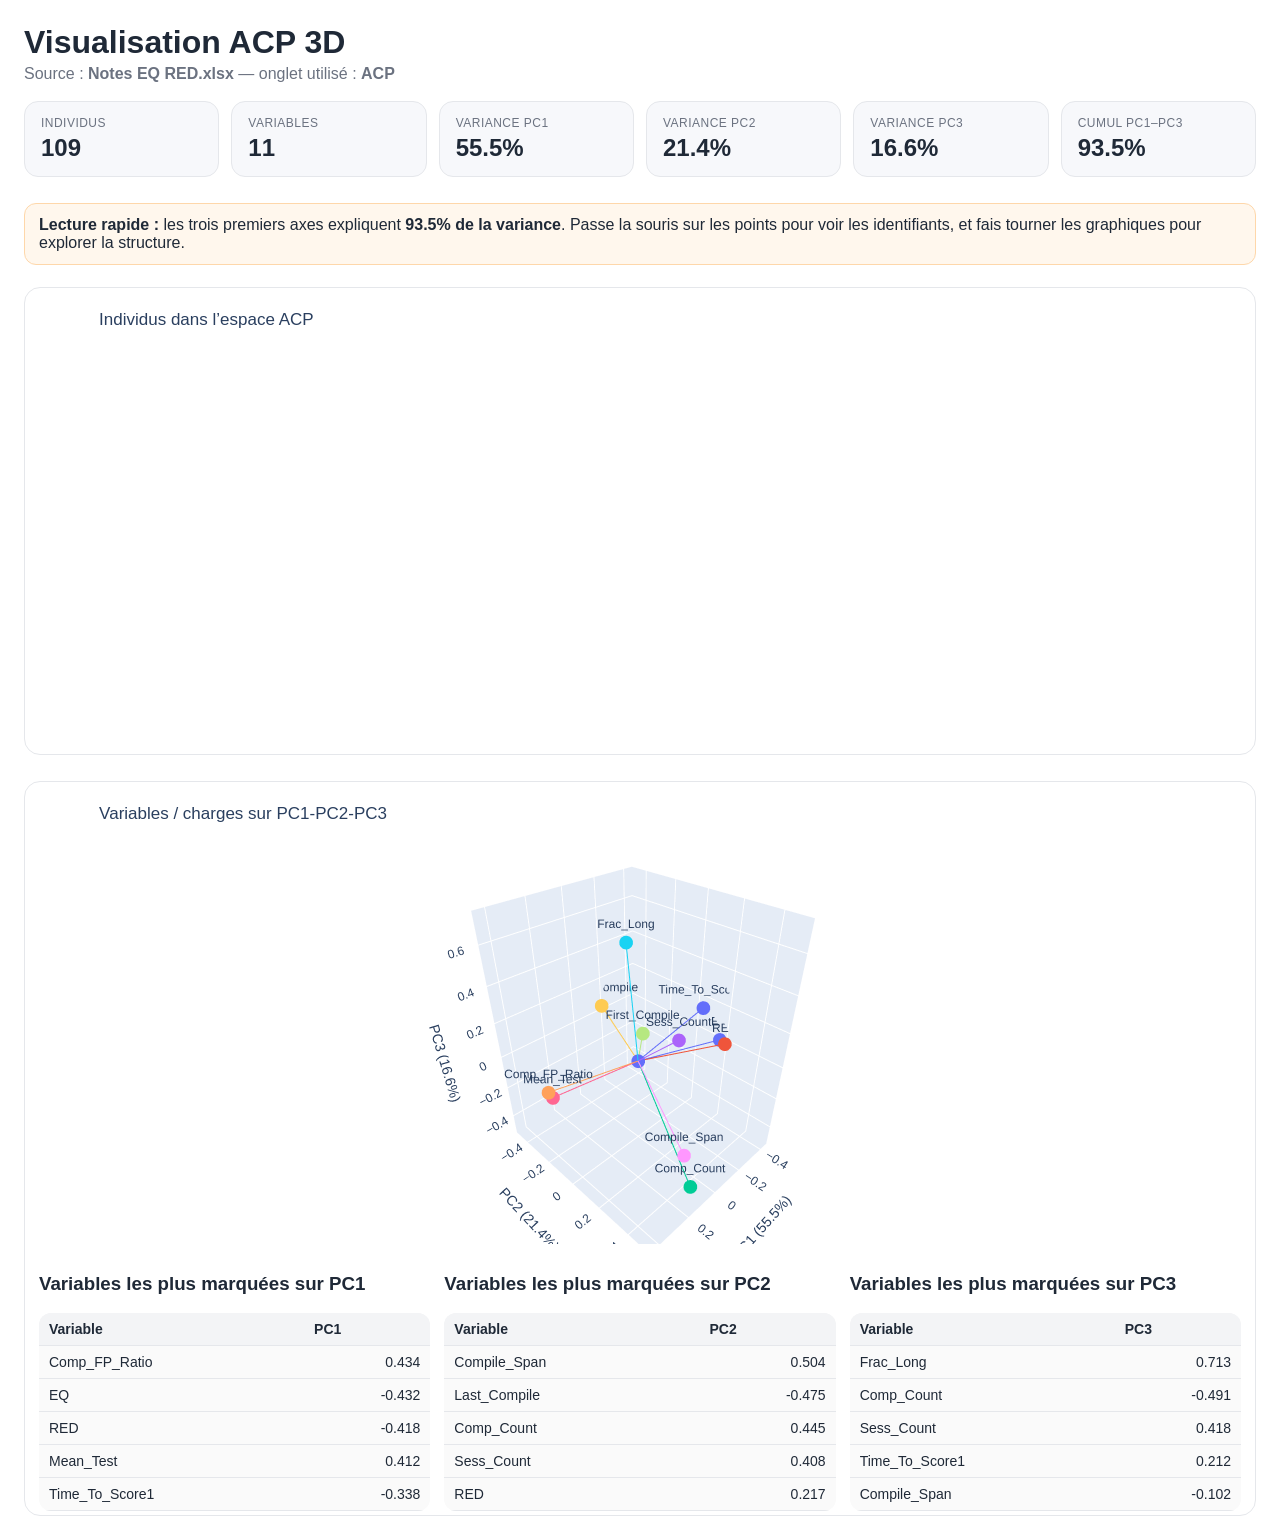
==== commit ee3fd41a: "added Heatmap Tools" ====
--- a/Tools/visualisation_acp_3d.html
+++ b/Tools/visualisation_acp_3d.html
@@ -70,7 +70,7 @@
 </head>
 <body>
   <h1>Visualisation ACP 3D</h1>
-  <p class="subtle">Source : <b>Notes EQ RED (6).xlsx</b> — onglet utilisé : <b>ACP</b></p>
+  <p class="subtle">Source : <b>Notes EQ RED.xlsx</b> — onglet utilisé : <b>ACP</b></p>
 
   
 <div class="cards">
